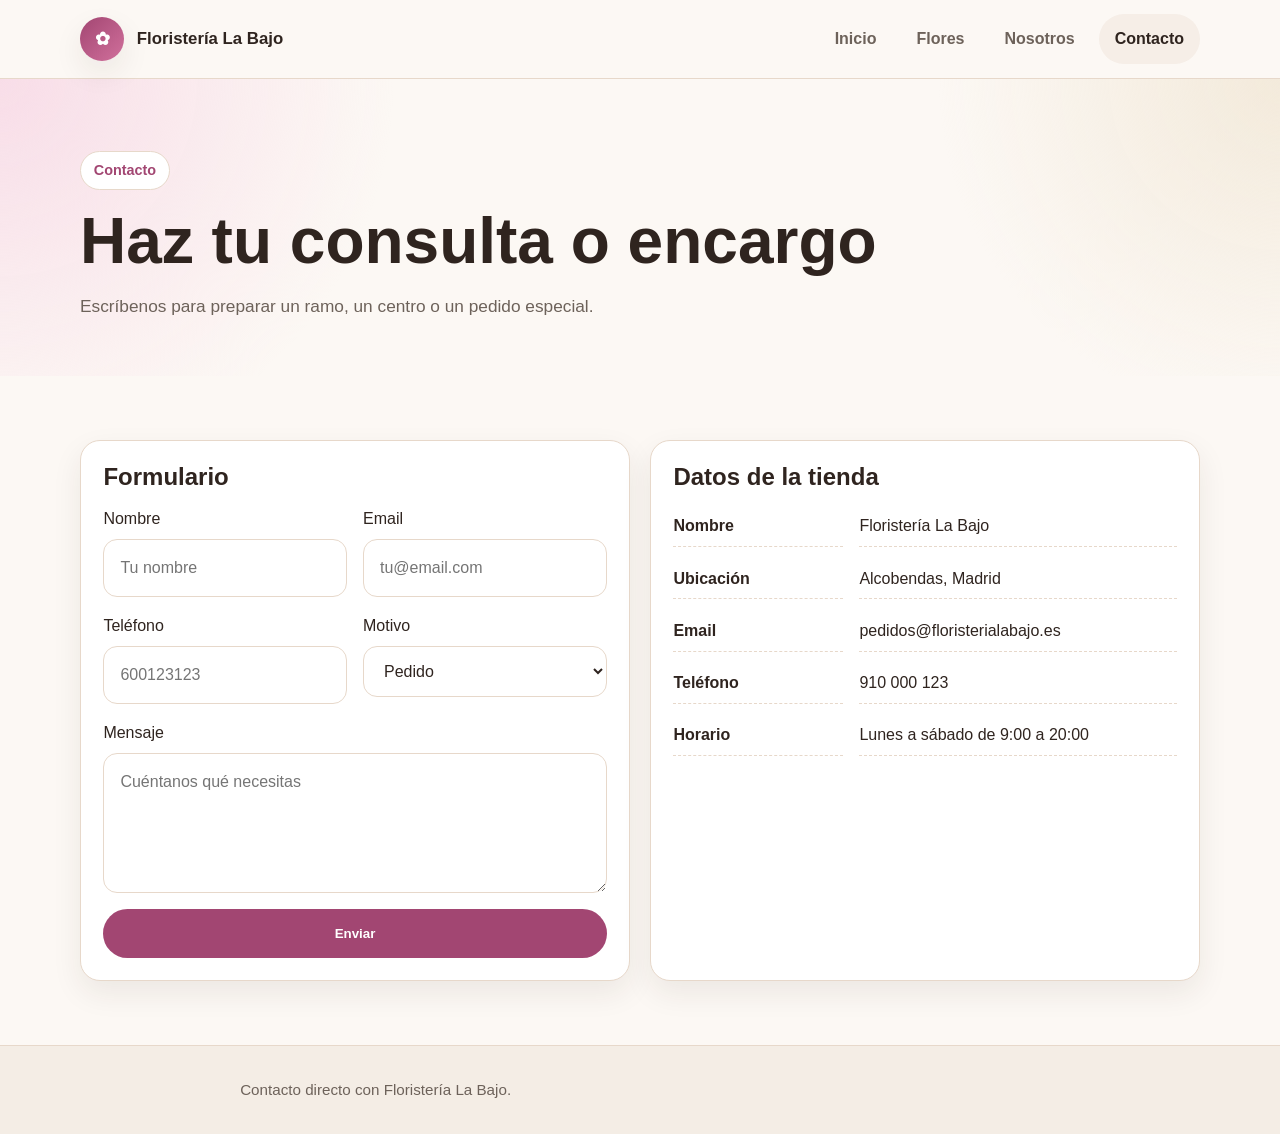
==== web/contacto.html @ 959a7f0a "first html mockup added" ====
<!DOCTYPE html>
<html lang="es">

<head>
    <meta charset="UTF-8">
    <meta name="viewport" content="width=device-width, initial-scale=1.0">
    <title>Floristería La Bajo | Contacto</title>
    <link rel="stylesheet" href="styles.css">
</head>

<body>
    <header class="site-header">
        <div class="container header-inner">
            <a href="index.html" class="logo">
                <span class="logo-mark">✿</span>
                <span>Floristería La Bajo</span>
            </a>
            <nav class="nav">
                <a href="index.html">Inicio</a>
                <a href="flores.html">Flores</a>
                <a href="nosotros.html">Nosotros</a>
                <a class="active" href="contacto.html">Contacto</a>
            </nav>
        </div>
    </header>

    <main>
        <section class="hero">
            <div class="container">
                <span class="eyebrow">Contacto</span>
                <h1>Haz tu consulta o encargo</h1>
                <p class="lead">Escríbenos para preparar un ramo, un centro o un pedido especial.</p>
            </div>
        </section>

        <section class="section">
            <div class="container grid-2">
                <article class="contact-box">
                    <h2 style="font-size:1.5rem;">Formulario</h2>
                    <form class="form-grid">
                        <div class="field">
                            <label for="nombre">Nombre</label>
                            <input type="text" id="nombre" name="nombre" placeholder="Tu nombre">
                        </div>

                        <div class="field">
                            <label for="email">Email</label>
                            <input type="email" id="email" name="email" placeholder="tu@email.com">
                        </div>

                        <div class="field">
                            <label for="telefono">Teléfono</label>
                            <input type="tel" id="telefono" name="telefono" placeholder="600123123">
                        </div>

                        <div class="field">
                            <label for="motivo">Motivo</label>
                            <select id="motivo" name="motivo">
                                <option>Pedido</option>
                                <option>Consulta</option>
                                <option>Evento</option>
                                <option>Decoración floral</option>
                            </select>
                        </div>

                        <div class="field field-full">
                            <label for="mensaje">Mensaje</label>
                            <textarea id="mensaje" name="mensaje" placeholder="Cuéntanos qué necesitas"></textarea>
                        </div>

                        <div class="field field-full">
                            <button class="btn btn-primary" type="submit">Enviar</button>
                        </div>
                    </form>
                </article>

                <aside class="contact-box">
                    <h2 style="font-size:1.5rem;">Datos de la tienda</h2>
                    <div class="kv">
                        <div><strong>Nombre</strong></div>
                        <div>Floristería La Bajo</div>
                        <div><strong>Ubicación</strong></div>
                        <div>Alcobendas, Madrid</div>
                        <div><strong>Email</strong></div>
                        <div>pedidos@floristerialabajo.es</div>
                        <div><strong>Teléfono</strong></div>
                        <div>910 000 123</div>
                        <div><strong>Horario</strong></div>
                        <div>Lunes a sábado de 9:00 a 20:00</div>
                    </div>
                </aside>
            </div>
        </section>
    </main>

    <footer class="site-footer">
        <div class="container center">
            <p class="note">Contacto directo con Floristería La Bajo.</p>
        </div>
    </footer>
</body>

</html>
---- web/styles.css ----
/* ========= styles.css ========= */
:root{
  --bg:#fcf8f4;
  --surface:#ffffff;
  --surface-2:#f6eee7;
  --text:#2f241f;
  --muted:#6d625a;
  --primary:#a24672;
  --primary-dark:#7c3457;
  --accent:#e7c58f;
  --border:#e7d8ca;
  --ok:#557a46;
  --danger:#b55454;
  --shadow:0 12px 30px rgba(47,36,31,.08);
  --radius:20px;
  --container:1120px;
}

*{box-sizing:border-box;margin:0;padding:0}
html{scroll-behavior:smooth}
body{
  font-family:Arial,Helvetica,sans-serif;
  background:var(--bg);
  color:var(--text);
  line-height:1.6;
}
img{max-width:100%;display:block}
a{text-decoration:none;color:inherit}
ul{list-style:none}
.container{width:min(calc(100% - 2rem),var(--container));margin:auto}

.site-header{
  position:sticky;
  top:0;
  z-index:1000;
  background:rgba(252,248,244,.94);
  backdrop-filter:blur(10px);
  border-bottom:1px solid var(--border);
}
.header-inner{
  min-height:78px;
  display:flex;
  align-items:center;
  justify-content:space-between;
  gap:1rem;
}
.logo{
  display:flex;
  align-items:center;
  gap:.8rem;
  font-weight:700;
  font-size:1.05rem;
}
.logo-mark{
  width:44px;
  height:44px;
  border-radius:50%;
  display:grid;
  place-items:center;
  background:linear-gradient(135deg,var(--primary),#d1709c);
  color:#fff;
  box-shadow:var(--shadow);
  font-size:1.1rem;
}

.nav{
  display:flex;
  align-items:center;
  gap:.5rem;
}
.nav a{
  padding:.75rem 1rem;
  border-radius:999px;
  color:var(--muted);
  font-weight:700;
}
.nav a:hover,
.nav a.active{
  background:var(--surface-2);
  color:var(--text);
}

.hero{
  padding:4.5rem 0 3.5rem;
  background:
    radial-gradient(circle at left top,#f8dde8 0,transparent 30%),
    radial-gradient(circle at right top,#f3eadb 0,transparent 26%),
    var(--bg);
}
.hero-grid{
  display:grid;
  grid-template-columns:1.15fr .85fr;
  gap:2rem;
  align-items:center;
}
.eyebrow{
  display:inline-block;
  margin-bottom:1rem;
  padding:.45rem .8rem;
  border:1px solid var(--border);
  border-radius:999px;
  background:#fff;
  color:var(--primary);
  font-size:.9rem;
  font-weight:700;
}
h1,h2,h3{line-height:1.1}
h1{font-size:clamp(2.2rem,5vw,4.4rem);margin-bottom:1rem}
h2{font-size:clamp(1.8rem,3vw,2.7rem);margin-bottom:1rem}
h3{font-size:1.2rem;margin-bottom:.7rem}
p{max-width:70ch}
.lead{
  color:var(--muted);
  font-size:1.08rem;
}
.actions{
  display:flex;
  gap:1rem;
  flex-wrap:wrap;
  margin-top:1.5rem;
}
.btn{
  display:inline-flex;
  align-items:center;
  justify-content:center;
  padding:1rem 1.35rem;
  border-radius:999px;
  font-weight:700;
  border:1px solid transparent;
  transition:.2s ease;
}
.btn-primary{background:var(--primary);color:#fff}
.btn-primary:hover{background:var(--primary-dark)}
.btn-secondary{background:#fff;border-color:var(--border)}
.btn-secondary:hover{background:var(--surface-2)}

.card,
.info-box,
.product-card,
.table-wrap,
.contact-box,
.feature-card{
  background:var(--surface);
  border:1px solid var(--border);
  border-radius:var(--radius);
  box-shadow:var(--shadow);
}

.info-box,
.feature-card,
.contact-box{
  padding:1.4rem;
}

.section{padding:4rem 0}
.section-alt{background:var(--surface-2)}

.grid-2,
.grid-3,
.grid-4,
.products-grid{
  display:grid;
  gap:1.25rem;
}
.grid-2{grid-template-columns:repeat(2,1fr)}
.grid-3{grid-template-columns:repeat(3,1fr)}
.grid-4{grid-template-columns:repeat(4,1fr)}
.products-grid{grid-template-columns:repeat(4,1fr)}

.metric{
  padding:1.4rem;
  background:var(--surface);
  border:1px solid var(--border);
  border-radius:var(--radius);
  box-shadow:var(--shadow);
}
.metric strong{
  display:block;
  font-size:2rem;
  color:var(--primary);
}

.product-card{
  overflow:hidden;
}
.product-media{
  aspect-ratio:4/3;
  display:grid;
  place-items:center;
  font-size:3rem;
  background:linear-gradient(135deg,#f8dce5,#f2e9da);
}
.product-body{padding:1rem 1rem 1.2rem}
.product-body p{max-width:none}
.price{
  margin:.6rem 0 .3rem;
  font-size:1.15rem;
  font-weight:700;
  color:var(--primary);
}
.stock{
  font-size:.95rem;
  color:var(--muted);
}
.badge{
  display:inline-block;
  margin-bottom:.7rem;
  padding:.35rem .7rem;
  border-radius:999px;
  background:#fff3dc;
  color:#91611e;
  font-size:.8rem;
  font-weight:700;
}

.table-wrap{
  overflow:auto;
}
table{
  width:100%;
  border-collapse:collapse;
}
th,td{
  text-align:left;
  padding:1rem;
  border-bottom:1px solid var(--border);
}
th{
  background:#fbf7f2;
  color:var(--muted);
  font-size:.92rem;
}
tr:last-child td{border-bottom:none}

.kv{
  display:grid;
  grid-template-columns:170px 1fr;
  gap:.7rem 1rem;
}
.kv div{
  padding:.45rem 0;
  border-bottom:1px dashed var(--border);
}

.form-grid{
  display:grid;
  grid-template-columns:repeat(2,1fr);
  gap:1rem;
}
.field{
  display:flex;
  flex-direction:column;
  gap:.45rem;
}
.field-full{
  grid-column:1 / -1;
}
input,select,textarea{
  width:100%;
  padding:.95rem 1rem;
  border:1px solid var(--border);
  border-radius:14px;
  background:#fff;
  font:inherit;
  color:var(--text);
}
textarea{
  min-height:140px;
  resize:vertical;
}

.site-footer{
  background:#f4ede5;
  border-top:1px solid var(--border);
  padding:2rem 0;
  color:var(--muted);
}
.footer-grid{
  display:grid;
  grid-template-columns:2fr 1fr 1fr;
  gap:1.5rem;
}

.note{font-size:.95rem;color:var(--muted)}
.center{text-align:center}

/* ========= index.html ========= */
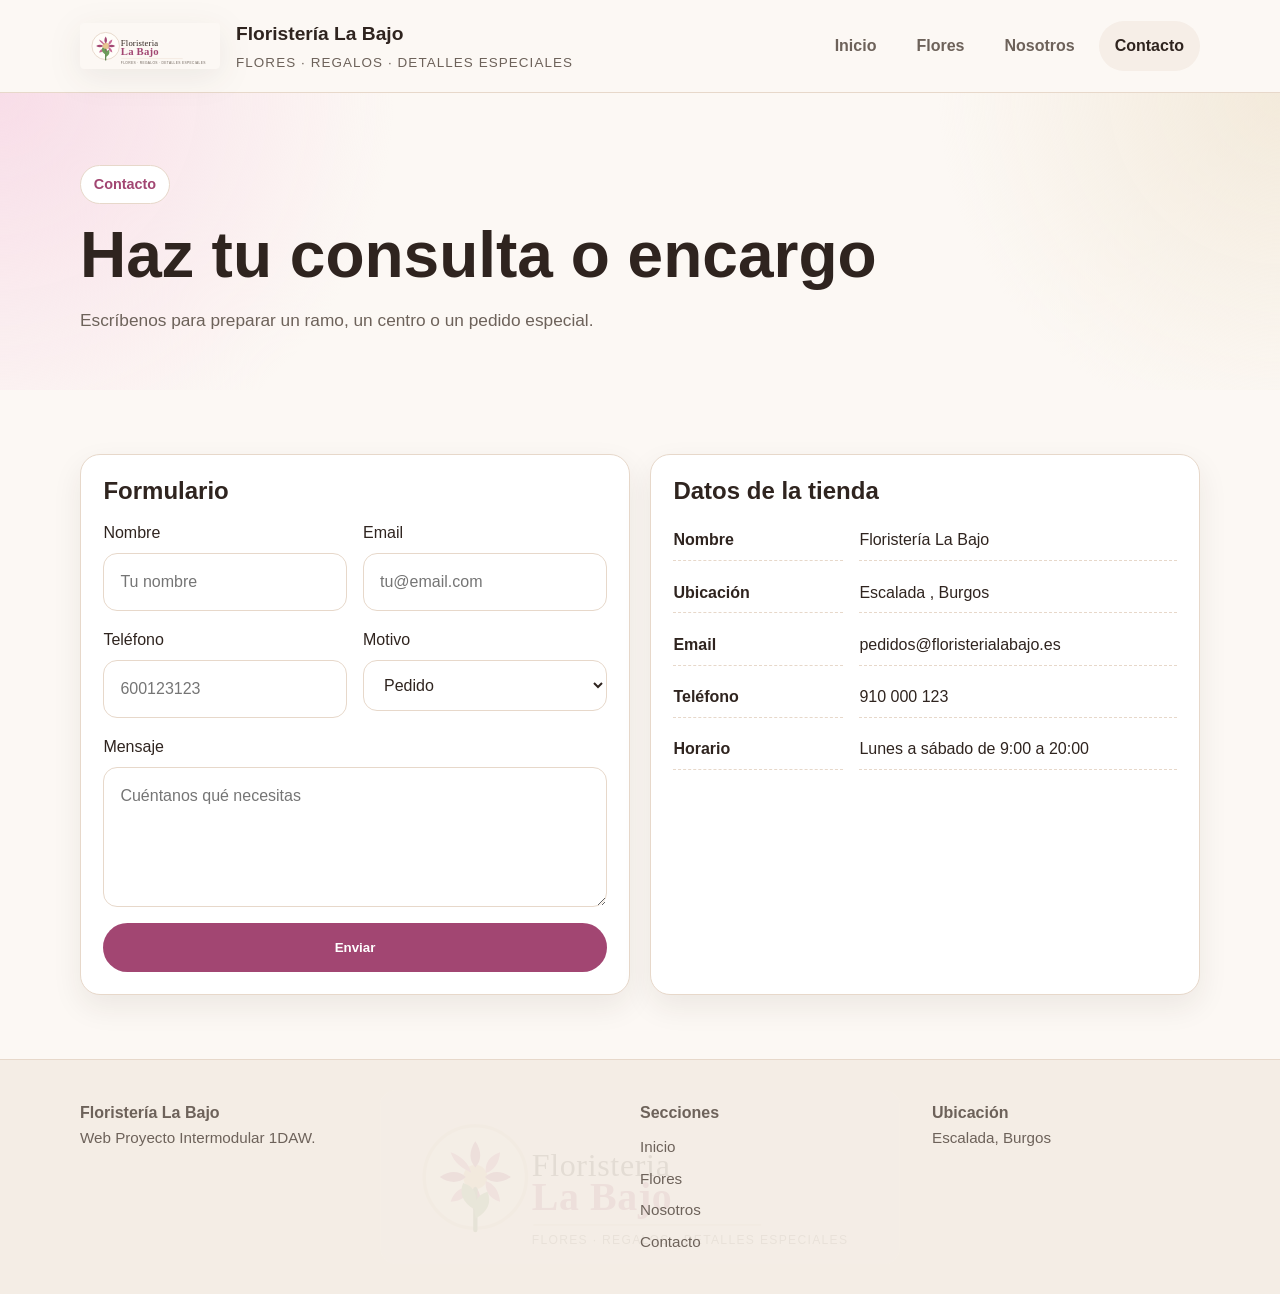
==== commit 87fb76ed: "wb finished" ====
--- a/web/contacto.html
+++ b/web/contacto.html
@@ -12,9 +12,13 @@
     <header class="site-header">
         <div class="container header-inner">
             <a href="index.html" class="logo">
-                <span class="logo-mark">✿</span>
-                <span>Floristería La Bajo</span>
+                <img src="images/logo-floristerialabajo.svg" alt="Logo Floristería La Bajo" class="logo-img">
+                <div class="logo-text">
+                    <span class="logo-title">Floristería La Bajo</span>
+                    <span class="logo-subtitle">Flores · Regalos · Detalles especiales</span>
+                </div>
             </a>
+
             <nav class="nav">
                 <a href="index.html">Inicio</a>
                 <a href="flores.html">Flores</a>
@@ -80,7 +84,7 @@
                         <div><strong>Nombre</strong></div>
                         <div>Floristería La Bajo</div>
                         <div><strong>Ubicación</strong></div>
-                        <div>Alcobendas, Madrid</div>
+                        <div>Escalada , Burgos</div>
                         <div><strong>Email</strong></div>
                         <div>pedidos@floristerialabajo.es</div>
                         <div><strong>Teléfono</strong></div>
@@ -94,8 +98,30 @@
     </main>
 
     <footer class="site-footer">
-        <div class="container center">
-            <p class="note">Contacto directo con Floristería La Bajo.</p>
+        <div class="footer-logo-bg">
+            <img src="images/logo-floristerialabajo.svg" alt="Logo Floristería La Bajo">
+        </div>
+
+        <div class="container footer-grid">
+            <div>
+                <strong>Floristería La Bajo</strong>
+                <p class="note">Web Proyecto Intermodular 1DAW.</p>
+            </div>
+
+            <div>
+                <strong>Secciones</strong>
+                <div class="footer-links-vertical">
+                    <a class="note" href="index.html">Inicio</a>
+                    <a class="note" href="flores.html">Flores</a>
+                    <a class="note" href="nosotros.html">Nosotros</a>
+                    <a class="note" href="contacto.html">Contacto</a>
+                </div>
+            </div>
+
+            <div>
+                <strong>Ubicación</strong>
+                <p class="note">Escalada, Burgos</p>
+            </div>
         </div>
     </footer>
 </body>
--- a/web/styles.css
+++ b/web/styles.css
@@ -1,4 +1,3 @@
-/* ========= styles.css ========= */
 :root{
   --bg:#fcf8f4;
   --surface:#ffffff;
@@ -38,7 +37,7 @@
   border-bottom:1px solid var(--border);
 }
 .header-inner{
-  min-height:78px;
+  min-height:92px;
   display:flex;
   align-items:center;
   justify-content:space-between;
@@ -47,20 +46,30 @@
 .logo{
   display:flex;
   align-items:center;
-  gap:.8rem;
-  font-weight:700;
-  font-size:1.05rem;
-}
-.logo-mark{
-  width:44px;
-  height:44px;
-  border-radius:50%;
-  display:grid;
-  place-items:center;
-  background:linear-gradient(135deg,var(--primary),#d1709c);
-  color:#fff;
-  box-shadow:var(--shadow);
-  font-size:1.1rem;
+  gap:1rem;
+}
+.logo-img{
+  width:140px;
+  height:auto;
+  max-height:74px;
+  object-fit:contain;
+  filter:drop-shadow(0 8px 16px rgba(47,36,31,.08));
+}
+.logo-text{
+  display:flex;
+  flex-direction:column;
+  gap:.15rem;
+}
+.logo-title{
+  font-size:1.2rem;
+  font-weight:700;
+  color:var(--text);
+}
+.logo-subtitle{
+  font-size:.84rem;
+  color:var(--muted);
+  letter-spacing:.08em;
+  text-transform:uppercase;
 }
 
 .nav{
@@ -139,7 +148,8 @@
 .product-card,
 .table-wrap,
 .contact-box,
-.feature-card{
+.feature-card,
+.catalog-item{
   background:var(--surface);
   border:1px solid var(--border);
   border-radius:var(--radius);
@@ -166,6 +176,53 @@
 .grid-3{grid-template-columns:repeat(3,1fr)}
 .grid-4{grid-template-columns:repeat(4,1fr)}
 .products-grid{grid-template-columns:repeat(4,1fr)}
+
+.catalog-showcase{
+  overflow:hidden;
+  position:relative;
+  margin-top:1.5rem;
+  padding:.5rem 0;
+}
+
+.catalog-track{
+  display:flex;
+  gap:1.2rem;
+  width:max-content;
+  animation:catalogSlide 26s linear infinite;
+}
+
+.catalog-showcase:hover .catalog-track{
+  animation-play-state:paused;
+}
+
+.catalog-item{
+  width:230px;
+  flex:0 0 230px;
+  padding:1rem;
+  text-align:center;
+}
+
+.catalog-item img{
+  width:110px;
+  height:110px;
+  object-fit:contain;
+  margin:0 auto 1rem;
+}
+
+.catalog-item p{
+  font-size:.95rem;
+  color:var(--muted);
+  max-width:none;
+}
+
+@keyframes catalogSlide{
+  0%{
+    transform:translateX(0);
+  }
+  100%{
+    transform:translateX(-50%);
+  }
+}
 
 .metric{
   padding:1.4rem;
@@ -270,18 +327,128 @@
 }
 
 .site-footer{
+  position:relative;
+  overflow:hidden;
   background:#f4ede5;
   border-top:1px solid var(--border);
-  padding:2rem 0;
-  color:var(--muted);
+  padding:2.5rem 0;
+  color:var(--muted);
+}
+.footer-logo-bg{
+  position:absolute;
+  inset:0;
+  display:flex;
+  align-items:center;
+  justify-content:center;
+  pointer-events:none;
+  opacity:.08;
+}
+.footer-logo-bg img{
+  width:min(520px,70vw);
+  height:auto;
 }
 .footer-grid{
+  position:relative;
+  z-index:1;
   display:grid;
   grid-template-columns:2fr 1fr 1fr;
   gap:1.5rem;
 }
+.footer-links-vertical{
+  display:flex;
+  flex-direction:column;
+  gap:.45rem;
+  margin-top:.6rem;
+}
+.footer-links-vertical a{
+  width:fit-content;
+}
+.footer-links-vertical a:hover{
+  color:var(--primary);
+}
 
 .note{font-size:.95rem;color:var(--muted)}
 .center{text-align:center}
 
-/* ========= index.html ========= */+@media (max-width: 980px){
+  .hero-grid,
+  .grid-3,
+  .grid-4,
+  .products-grid,
+  .footer-grid{
+    grid-template-columns:1fr 1fr;
+  }
+
+  .header-inner{
+    flex-direction:column;
+    justify-content:center;
+    padding:1rem 0;
+  }
+
+  .logo{
+    justify-content:center;
+    text-align:center;
+  }
+
+  .logo-text{
+    align-items:flex-start;
+  }
+
+  .catalog-item{
+    width:210px;
+    flex:0 0 210px;
+  }
+}
+
+@media (max-width: 640px){
+  .hero-grid,
+  .grid-2,
+  .grid-3,
+  .grid-4,
+  .products-grid,
+  .form-grid,
+  .footer-grid{
+    grid-template-columns:1fr;
+  }
+
+  .section{
+    padding:3rem 0;
+  }
+
+  .nav{
+    flex-wrap:wrap;
+    justify-content:center;
+  }
+
+  .logo{
+    flex-direction:column;
+    text-align:center;
+  }
+
+  .logo-img{
+    width:170px;
+    max-height:none;
+  }
+
+  .logo-text{
+    align-items:center;
+  }
+
+  .catalog-item{
+    width:190px;
+    flex:0 0 190px;
+  }
+
+  .catalog-item img{
+    width:90px;
+    height:90px;
+  }
+
+  .kv{
+    grid-template-columns:1fr;
+  }
+
+  .footer-logo-bg img{
+    width:85vw;
+  }
+}
